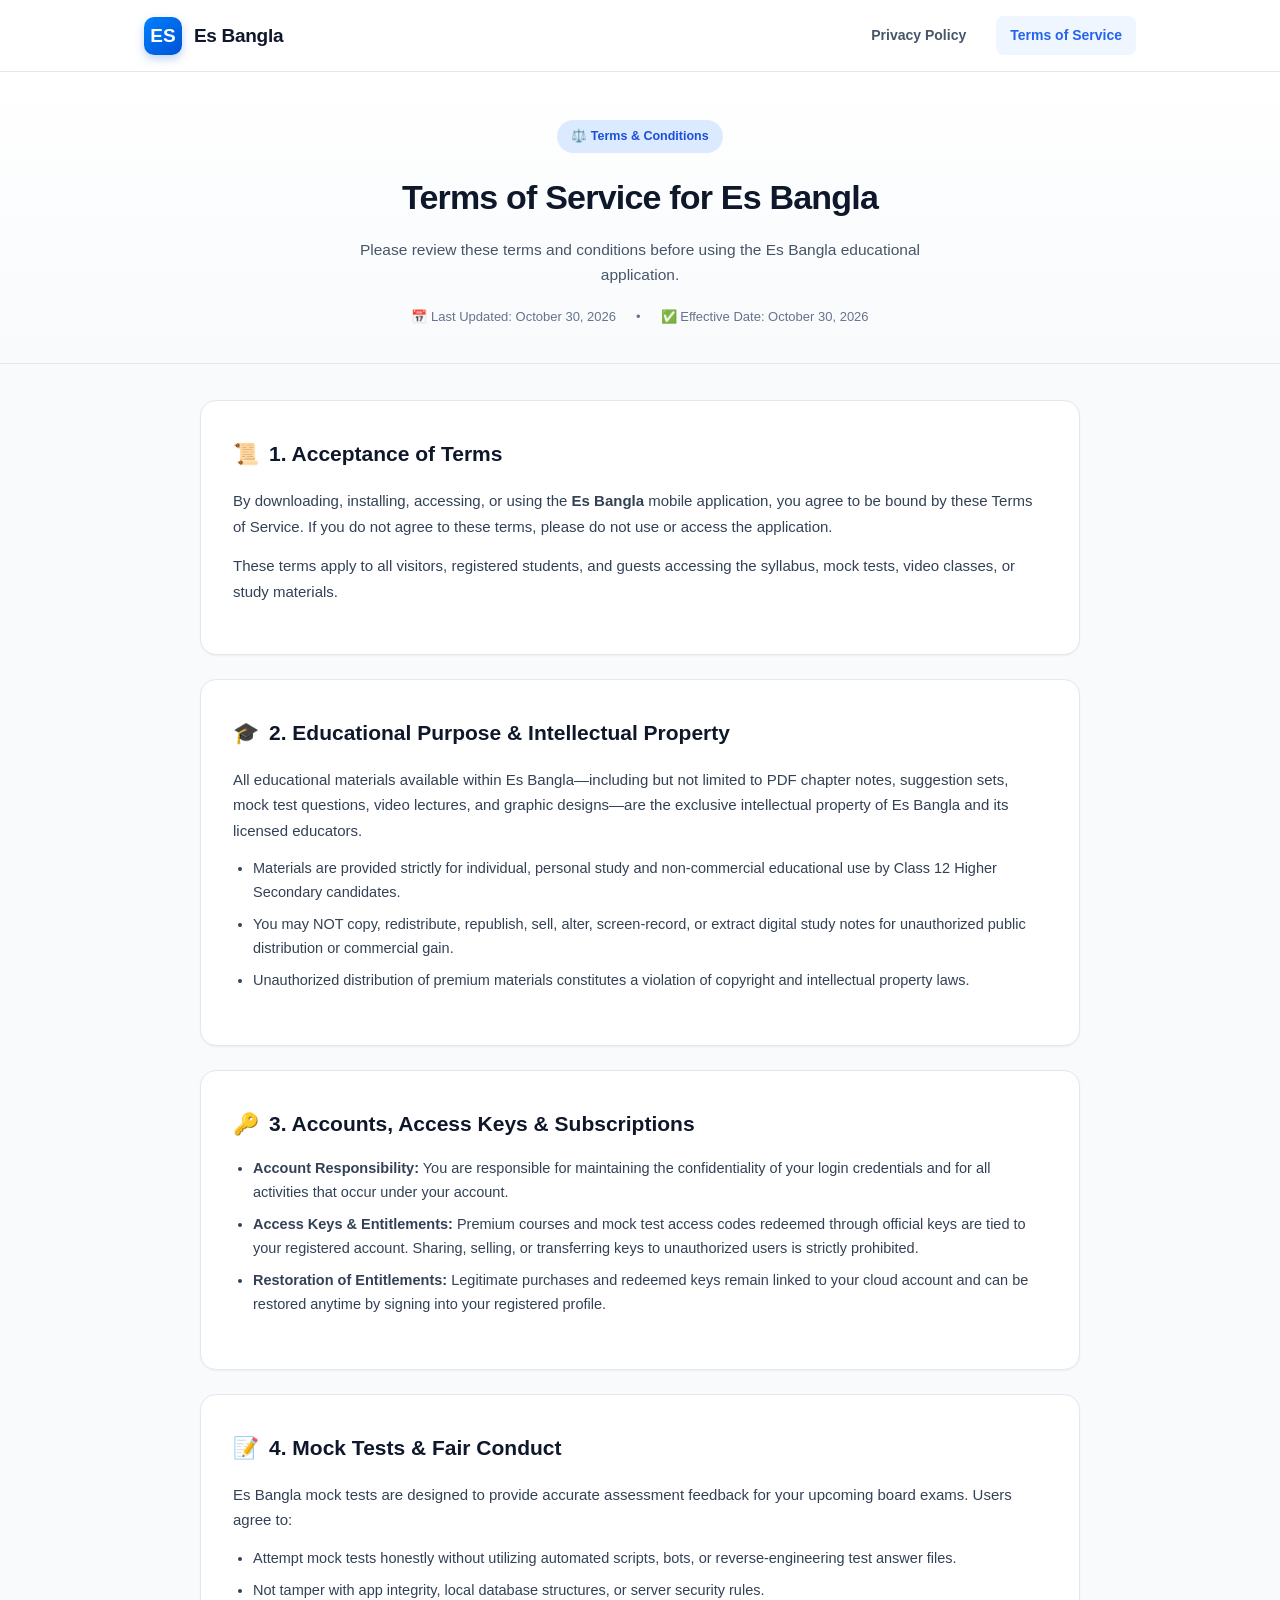
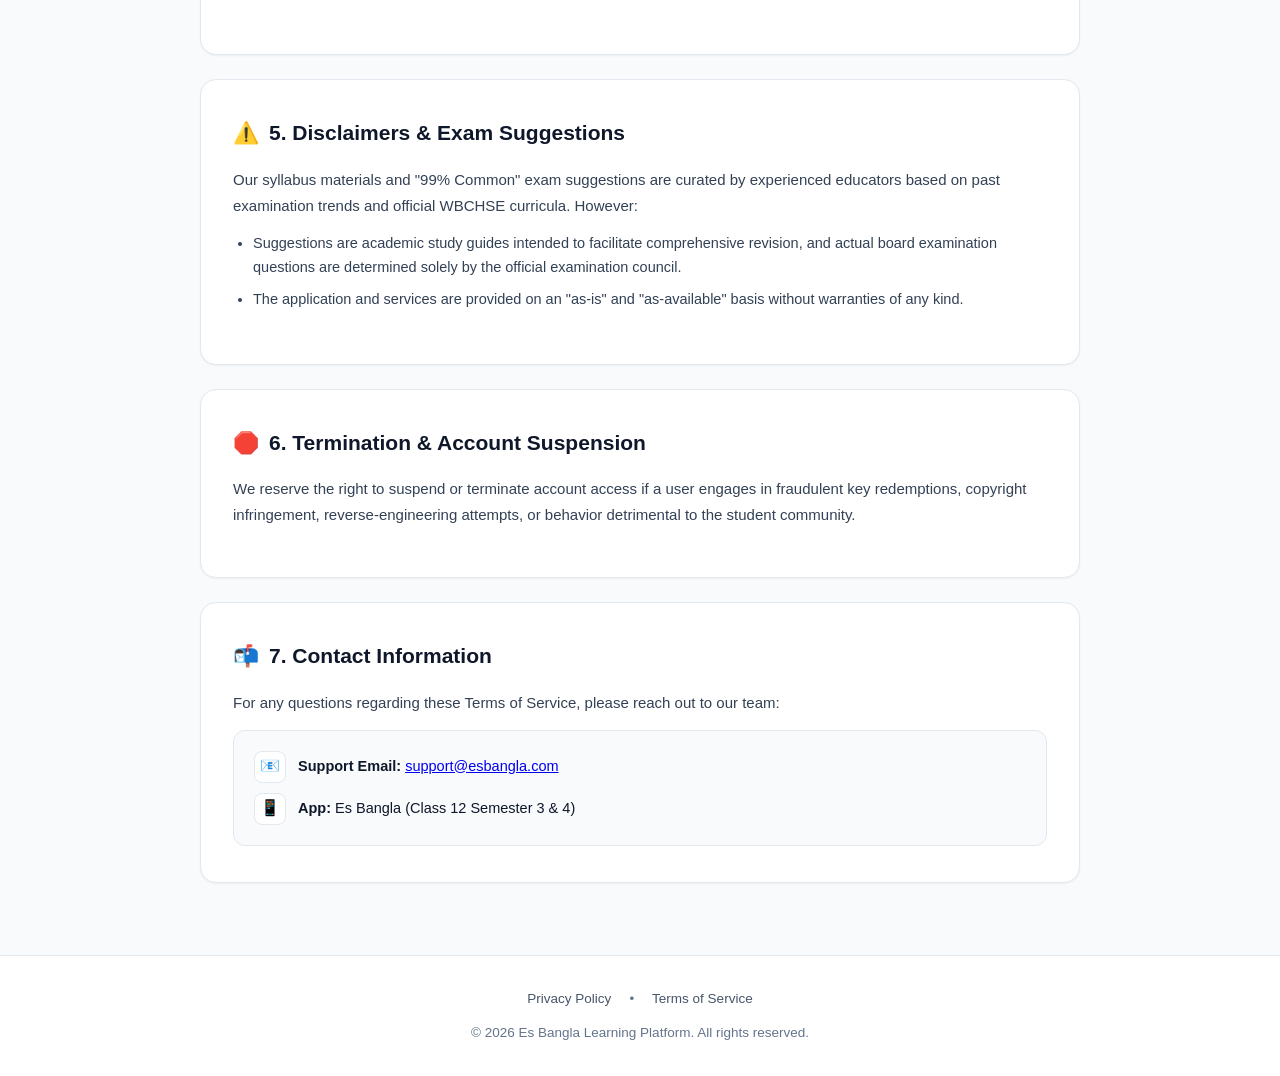
==== terms.html @ c4b185d8 "feat: initial release of Es Bangla privacy policy and terms of service website" ====
<!DOCTYPE html>
<html lang="en">
<head>
  <meta charset="UTF-8">
  <meta name="viewport" content="width=device-width, initial-scale=1.0">
  <title>Terms of Service - Es Bangla App</title>
  <meta name="description" content="Terms of Service & Usage Conditions for Es Bangla mobile application.">
  <link rel="stylesheet" href="style.css">
</head>
<body>

  <!-- Top Navigation Header -->
  <header class="site-header">
    <div class="header-container">
      <a href="index.html" class="brand">
        <div class="brand-icon">ES</div>
        <span class="brand-name">Es Bangla</span>
      </a>
      <nav class="nav-links">
        <a href="index.html" class="nav-link">Privacy Policy</a>
        <a href="terms.html" class="nav-link active">Terms of Service</a>
      </nav>
    </div>
  </header>

  <!-- Hero Section -->
  <section class="hero">
    <div class="hero-inner">
      <div class="badge">⚖️ Terms & Conditions</div>
      <h1>Terms of Service for Es Bangla</h1>
      <p>Please review these terms and conditions before using the Es Bangla educational application.</p>
      <div class="hero-meta">
        <span>📅 Last Updated: October 30, 2026</span>
        <span>•</span>
        <span>✅ Effective Date: October 30, 2026</span>
      </div>
    </div>
  </section>

  <!-- Main Content Container -->
  <main class="page-container">

    <!-- 1. Acceptance of Terms -->
    <section class="content-card">
      <h2><span>📜</span> 1. Acceptance of Terms</h2>
      <p>By downloading, installing, accessing, or using the <strong>Es Bangla</strong> mobile application, you agree to be bound by these Terms of Service. If you do not agree to these terms, please do not use or access the application.</p>
      <p>These terms apply to all visitors, registered students, and guests accessing the syllabus, mock tests, video classes, or study materials.</p>
    </section>

    <!-- 2. Educational Purpose & Content Integrity -->
    <section class="content-card">
      <h2><span>🎓</span> 2. Educational Purpose & Intellectual Property</h2>
      <p>All educational materials available within Es Bangla—including but not limited to PDF chapter notes, suggestion sets, mock test questions, video lectures, and graphic designs—are the exclusive intellectual property of Es Bangla and its licensed educators.</p>
      <ul>
        <li>Materials are provided strictly for individual, personal study and non-commercial educational use by Class 12 Higher Secondary candidates.</li>
        <li>You may NOT copy, redistribute, republish, sell, alter, screen-record, or extract digital study notes for unauthorized public distribution or commercial gain.</li>
        <li>Unauthorized distribution of premium materials constitutes a violation of copyright and intellectual property laws.</li>
      </ul>
    </section>

    <!-- 3. User Accounts & Subscriptions -->
    <section class="content-card">
      <h2><span>🔑</span> 3. Accounts, Access Keys & Subscriptions</h2>
      <ul>
        <li><strong>Account Responsibility:</strong> You are responsible for maintaining the confidentiality of your login credentials and for all activities that occur under your account.</li>
        <li><strong>Access Keys & Entitlements:</strong> Premium courses and mock test access codes redeemed through official keys are tied to your registered account. Sharing, selling, or transferring keys to unauthorized users is strictly prohibited.</li>
        <li><strong>Restoration of Entitlements:</strong> Legitimate purchases and redeemed keys remain linked to your cloud account and can be restored anytime by signing into your registered profile.</li>
      </ul>
    </section>

    <!-- 4. Mock Tests & Fair Usage -->
    <section class="content-card">
      <h2><span>📝</span> 4. Mock Tests & Fair Conduct</h2>
      <p>Es Bangla mock tests are designed to provide accurate assessment feedback for your upcoming board exams. Users agree to:</p>
      <ul>
        <li>Attempt mock tests honestly without utilizing automated scripts, bots, or reverse-engineering test answer files.</li>
        <li>Not tamper with app integrity, local database structures, or server security rules.</li>
      </ul>
    </section>

    <!-- 5. Disclaimers & Limitation of Liability -->
    <section class="content-card">
      <h2><span>⚠️</span> 5. Disclaimers & Exam Suggestions</h2>
      <p>Our syllabus materials and "99% Common" exam suggestions are curated by experienced educators based on past examination trends and official WBCHSE curricula. However:</p>
      <ul>
        <li>Suggestions are academic study guides intended to facilitate comprehensive revision, and actual board examination questions are determined solely by the official examination council.</li>
        <li>The application and services are provided on an "as-is" and "as-available" basis without warranties of any kind.</li>
      </ul>
    </section>

    <!-- 6. Termination of Access -->
    <section class="content-card">
      <h2><span>🛑</span> 6. Termination & Account Suspension</h2>
      <p>We reserve the right to suspend or terminate account access if a user engages in fraudulent key redemptions, copyright infringement, reverse-engineering attempts, or behavior detrimental to the student community.</p>
    </section>

    <!-- 7. Contact Support -->
    <section class="content-card">
      <h2><span>📬</span> 7. Contact Information</h2>
      <p>For any questions regarding these Terms of Service, please reach out to our team:</p>
      <div class="contact-box">
        <div class="contact-item">
          <div class="contact-icon">📧</div>
          <div><strong>Support Email:</strong> <a href="mailto:support@esbangla.com">support@esbangla.com</a></div>
        </div>
        <div class="contact-item">
          <div class="contact-icon">📱</div>
          <div><strong>App:</strong> Es Bangla (Class 12 Semester 3 & 4)</div>
        </div>
      </div>
    </section>

  </main>

  <!-- Site Footer -->
  <footer class="site-footer">
    <div class="footer-links">
      <a href="index.html" class="footer-link">Privacy Policy</a>
      <span>•</span>
      <a href="terms.html" class="footer-link">Terms of Service</a>
    </div>
    <p>© 2026 Es Bangla Learning Platform. All rights reserved.</p>
  </footer>

</body>
</html>
---- style.css ----
:root {
  --primary: #2563eb;
  --primary-dark: #1d4ed8;
  --primary-light: #eff6ff;
  --accent: #10b981;
  --text-main: #0f172a;
  --text-muted: #475569;
  --text-light: #64748b;
  --bg-page: #f8fafc;
  --bg-card: #ffffff;
  --border: #e2e8f0;
  --shadow-sm: 0 1px 2px 0 rgb(0 0 0 / 0.05);
  --shadow-md: 0 4px 6px -1px rgb(0 0 0 / 0.1), 0 2px 4px -2px rgb(0 0 0 / 0.1);
  --shadow-lg: 0 10px 15px -3px rgb(0 0 0 / 0.08), 0 4px 6px -4px rgb(0 0 0 / 0.05);
  --radius: 16px;
}

* {
  box-sizing: border-box;
  margin: 0;
  padding: 0;
}

body {
  font-family: -apple-system, BlinkMacSystemFont, "Segoe UI", Roboto, "Helvetica Neue", Arial, sans-serif;
  color: var(--text-main);
  background-color: var(--bg-page);
  line-height: 1.65;
  -webkit-font-smoothing: antialiased;
}

/* Header */
.site-header {
  position: sticky;
  top: 0;
  z-index: 50;
  background: rgba(255, 255, 255, 0.94);
  backdrop-filter: blur(12px);
  border-bottom: 1px solid var(--border);
}

.header-container {
  max-width: 1040px;
  margin: 0 auto;
  padding: 16px 24px;
  display: flex;
  align-items: center;
  justify-content: space-between;
}

.brand {
  display: flex;
  align-items: center;
  gap: 12px;
  text-decoration: none;
}

.brand-icon {
  width: 38px;
  height: 38px;
  background: linear-gradient(135deg, #0080ff, #0052d4);
  border-radius: 10px;
  display: flex;
  align-items: center;
  justify-content: center;
  color: white;
  font-weight: 800;
  font-size: 19px;
  box-shadow: 0 4px 10px rgba(0, 82, 212, 0.25);
}

.brand-name {
  font-size: 19px;
  font-weight: 800;
  color: #0f172a;
  letter-spacing: -0.3px;
}

.nav-links {
  display: flex;
  gap: 16px;
  align-items: center;
}

.nav-link {
  font-size: 14px;
  font-weight: 600;
  color: var(--text-muted);
  text-decoration: none;
  padding: 8px 14px;
  border-radius: 8px;
  transition: all 0.2s ease;
}

.nav-link:hover, .nav-link.active {
  color: var(--primary);
  background: var(--primary-light);
}

/* Hero Section */
.hero {
  background: linear-gradient(180deg, #ffffff 0%, var(--bg-page) 100%);
  padding: 48px 24px 36px;
  border-bottom: 1px solid var(--border);
}

.hero-inner {
  max-width: 860px;
  margin: 0 auto;
  text-align: center;
}

.badge {
  display: inline-flex;
  align-items: center;
  gap: 6px;
  padding: 6px 14px;
  background: #dbeafe;
  color: #1d4ed8;
  font-size: 12.5px;
  font-weight: 700;
  border-radius: 20px;
  margin-bottom: 16px;
}

.hero h1 {
  font-size: 34px;
  font-weight: 900;
  letter-spacing: -0.8px;
  color: #0f172a;
  margin-bottom: 12px;
}

.hero p {
  font-size: 15.5px;
  color: var(--text-muted);
  max-width: 620px;
  margin: 0 auto;
}

.hero-meta {
  margin-top: 18px;
  display: flex;
  justify-content: center;
  gap: 20px;
  font-size: 13px;
  color: var(--text-light);
}

/* Main Content Layout */
.page-container {
  max-width: 920px;
  margin: 36px auto 72px;
  padding: 0 20px;
}

.content-card {
  background: var(--bg-card);
  border-radius: var(--radius);
  border: 1px solid var(--border);
  box-shadow: var(--shadow-sm);
  padding: 36px 32px;
  margin-bottom: 24px;
}

.content-card h2 {
  font-size: 21px;
  font-weight: 800;
  color: #0f172a;
  margin-bottom: 16px;
  display: flex;
  align-items: center;
  gap: 10px;
}

.content-card h3 {
  font-size: 16px;
  font-weight: 700;
  color: #1e293b;
  margin: 22px 0 10px;
}

.content-card p {
  font-size: 15px;
  color: #334155;
  margin-bottom: 14px;
  line-height: 1.7;
}

.content-card ul {
  margin: 12px 0 16px 20px;
  color: #334155;
}

.content-card li {
  margin-bottom: 8px;
  font-size: 14.5px;
}

/* Callout Box */
.callout {
  padding: 16px 20px;
  border-radius: 12px;
  margin: 18px 0;
  font-size: 14px;
  line-height: 1.6;
}

.callout-info {
  background: #eff6ff;
  border-left: 4px solid var(--primary);
  color: #1e40af;
}

.callout-success {
  background: #ecfdf5;
  border-left: 4px solid var(--accent);
  color: #065f46;
}

.callout-warning {
  background: #fffbeb;
  border-left: 4px solid #f59e0b;
  color: #92400e;
}

/* Quick Nav Bar */
.quick-nav {
  display: flex;
  flex-wrap: wrap;
  gap: 8px;
  margin-bottom: 24px;
}

.quick-tag {
  display: inline-block;
  font-size: 12.5px;
  font-weight: 600;
  color: var(--text-muted);
  background: #ffffff;
  border: 1px solid var(--border);
  padding: 6px 12px;
  border-radius: 20px;
  text-decoration: none;
  transition: all 0.15s ease;
}

.quick-tag:hover {
  border-color: var(--primary);
  color: var(--primary);
  background: var(--primary-light);
}

/* Contact Details Box */
.contact-box {
  background: #f8fafc;
  border: 1px solid var(--border);
  border-radius: 12px;
  padding: 20px;
  margin-top: 14px;
}

.contact-item {
  display: flex;
  align-items: center;
  gap: 12px;
  margin-bottom: 10px;
  font-size: 14.5px;
}

.contact-item:last-child {
  margin-bottom: 0;
}

.contact-icon {
  width: 32px;
  height: 32px;
  background: #ffffff;
  border: 1px solid var(--border);
  border-radius: 8px;
  display: flex;
  align-items: center;
  justify-content: center;
  font-size: 16px;
}

/* Footer */
.site-footer {
  background: #ffffff;
  border-top: 1px solid var(--border);
  padding: 32px 24px;
  text-align: center;
  color: var(--text-light);
  font-size: 13.5px;
}

.footer-links {
  margin-bottom: 12px;
  display: flex;
  justify-content: center;
  gap: 18px;
}

.footer-link {
  color: var(--text-muted);
  text-decoration: none;
  font-weight: 500;
}

.footer-link:hover {
  color: var(--primary);
}

@media (max-width: 640px) {
  .hero h1 {
    font-size: 26px;
  }
  .content-card {
    padding: 24px 18px;
  }
  .header-container {
    padding: 12px 16px;
  }
  .nav-links {
    gap: 8px;
  }
}
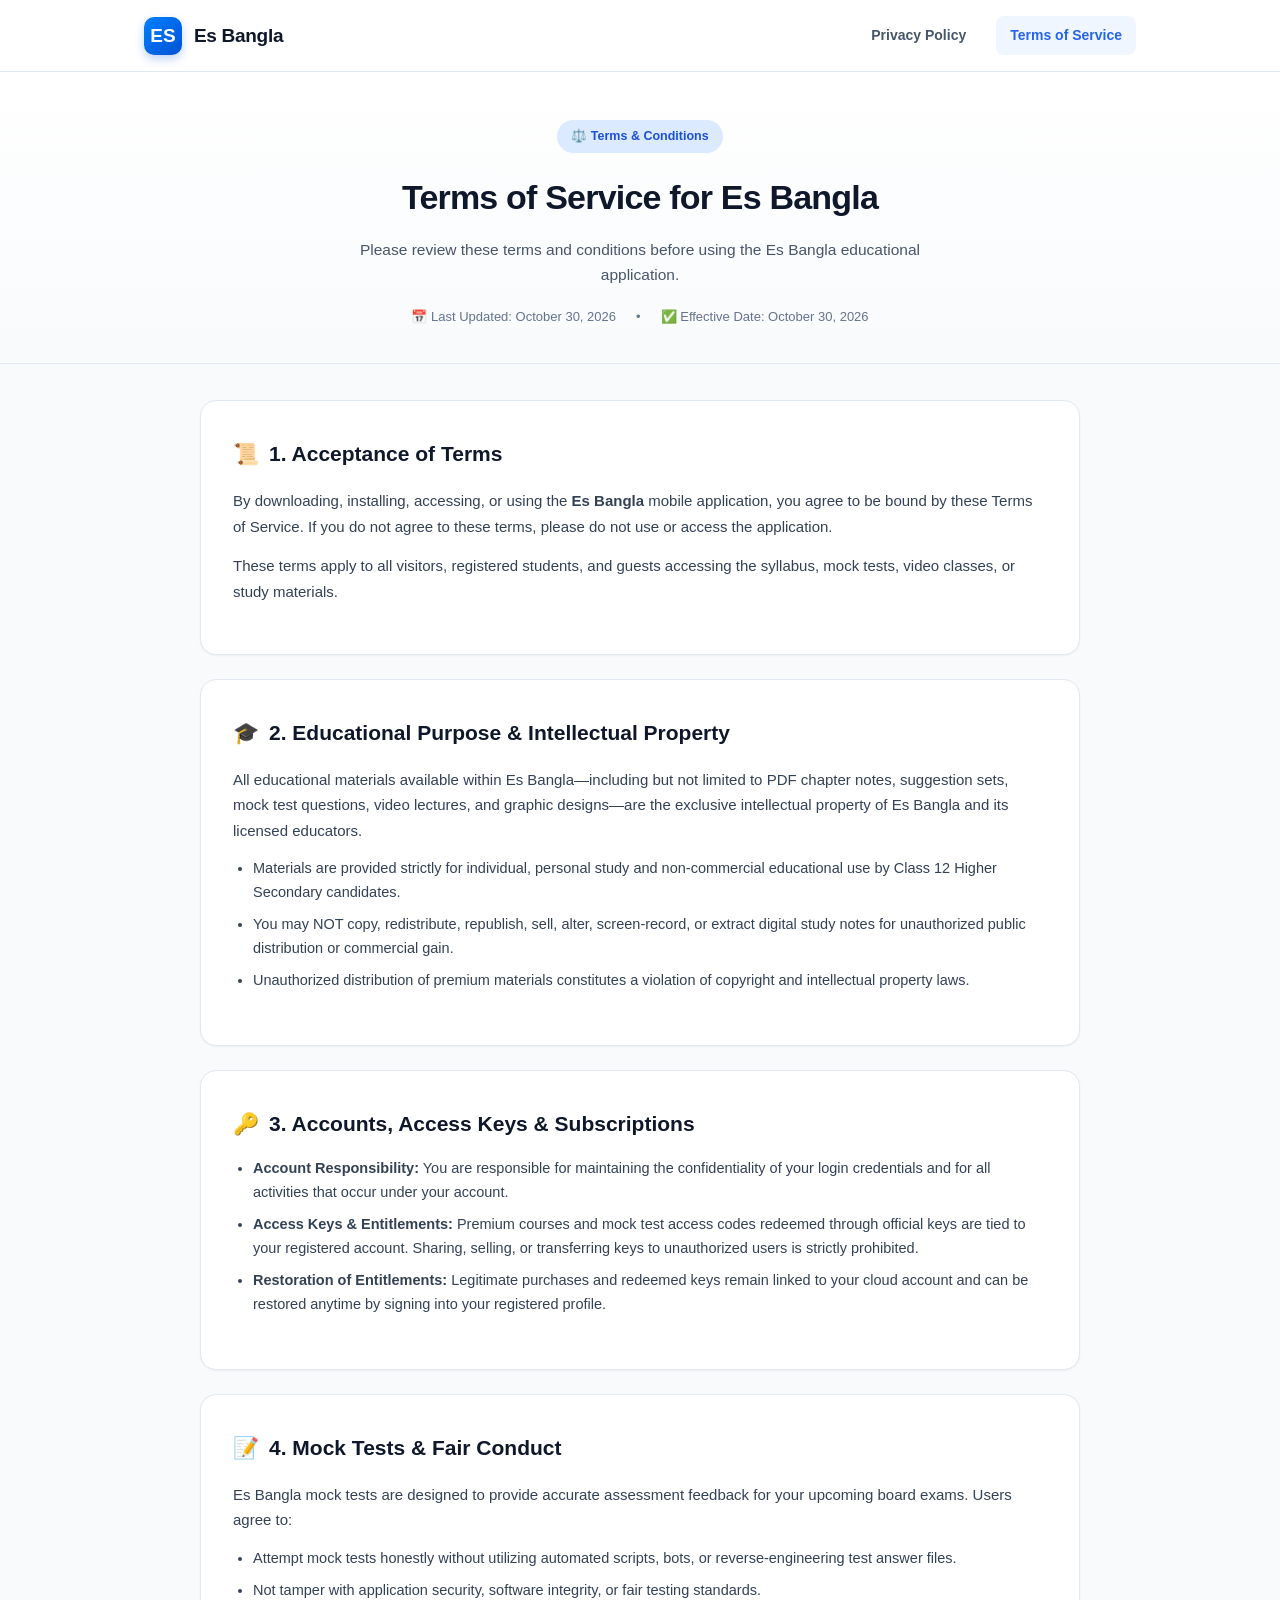
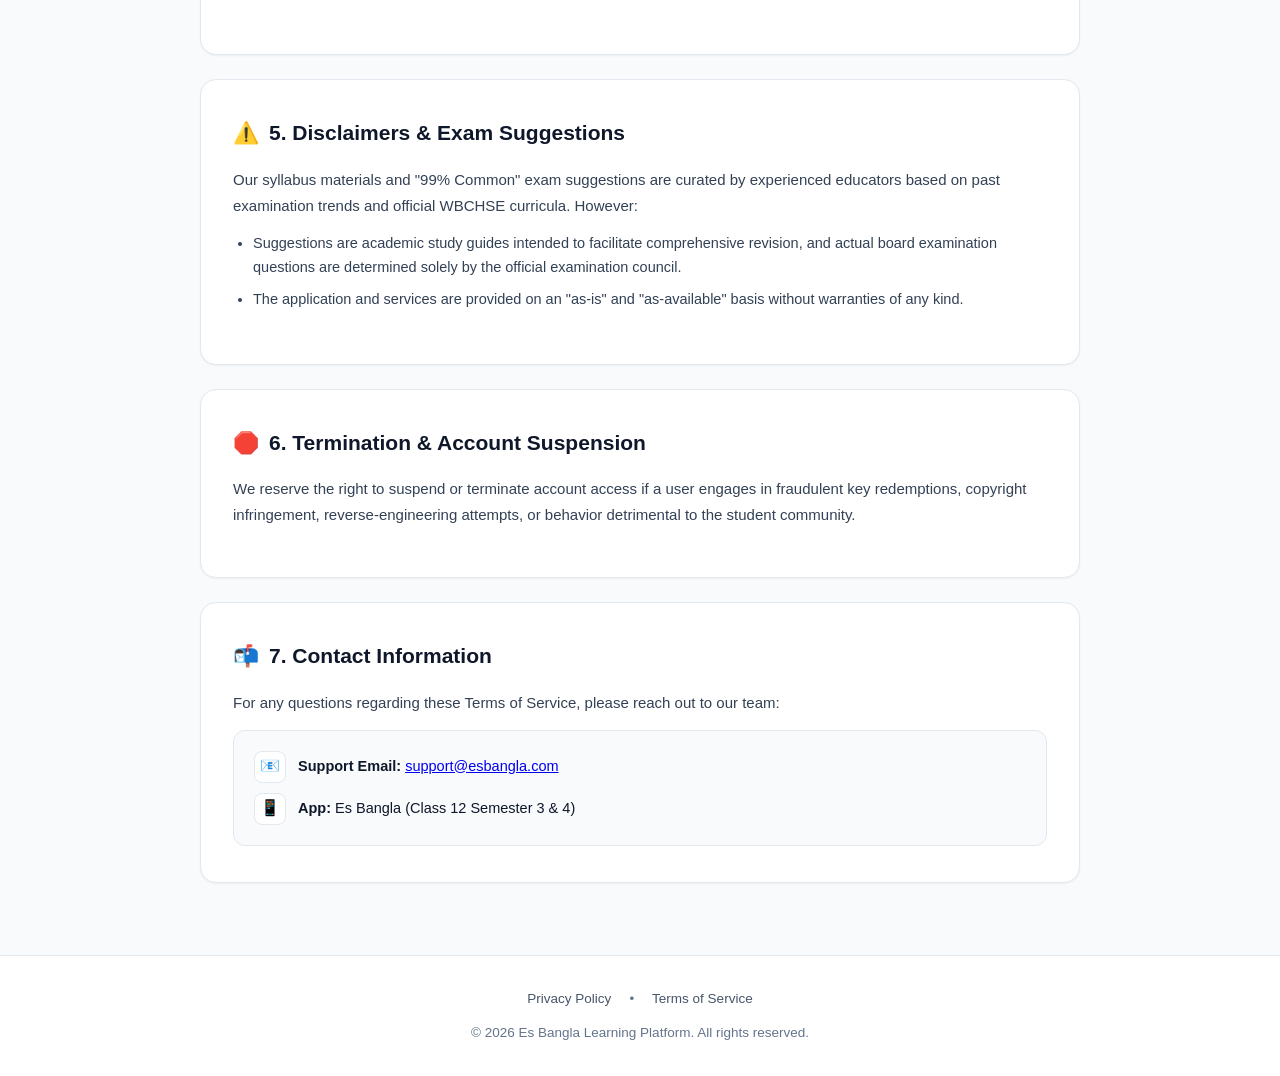
==== commit 0416630c: "fix: scrub all technical stack, backend references, and architecture details" ====
--- a/terms.html
+++ b/terms.html
@@ -74,7 +74,7 @@
       <p>Es Bangla mock tests are designed to provide accurate assessment feedback for your upcoming board exams. Users agree to:</p>
       <ul>
         <li>Attempt mock tests honestly without utilizing automated scripts, bots, or reverse-engineering test answer files.</li>
-        <li>Not tamper with app integrity, local database structures, or server security rules.</li>
+        <li>Not tamper with application security, software integrity, or fair testing standards.</li>
       </ul>
     </section>
 
